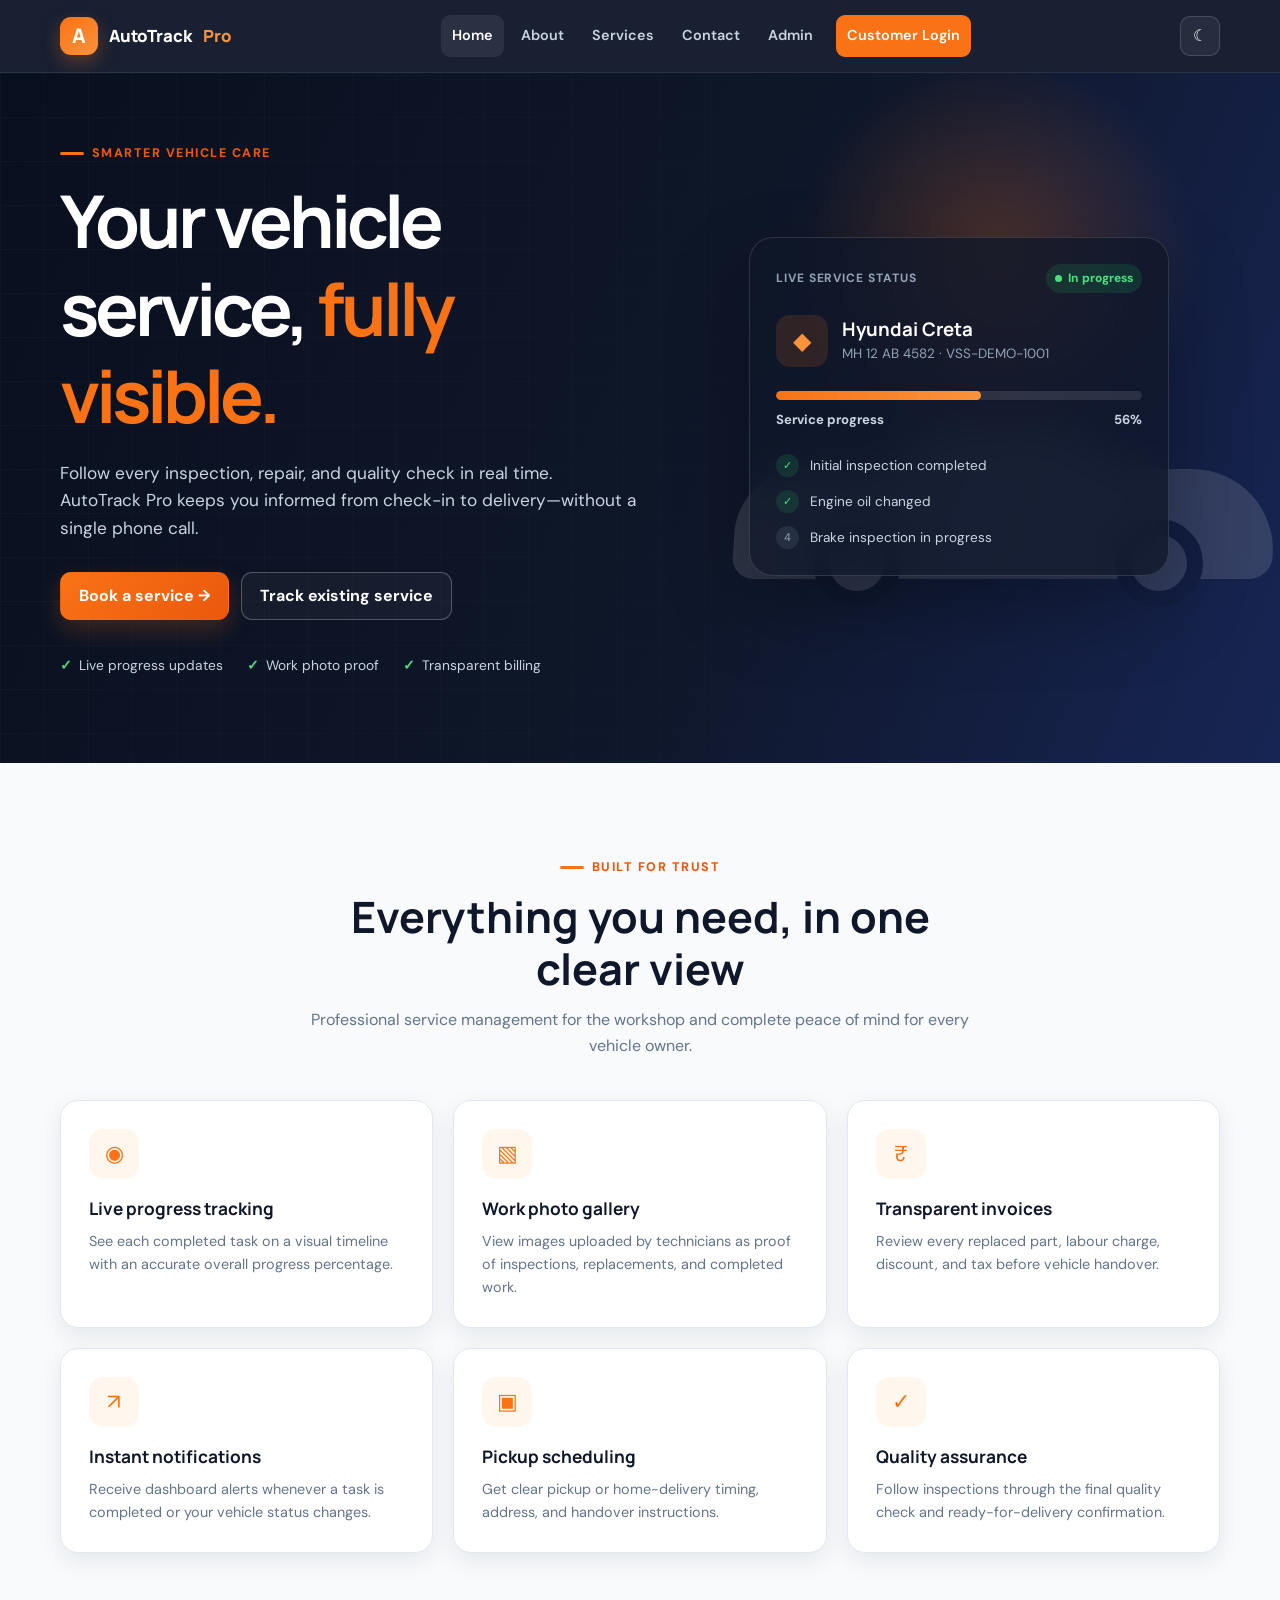
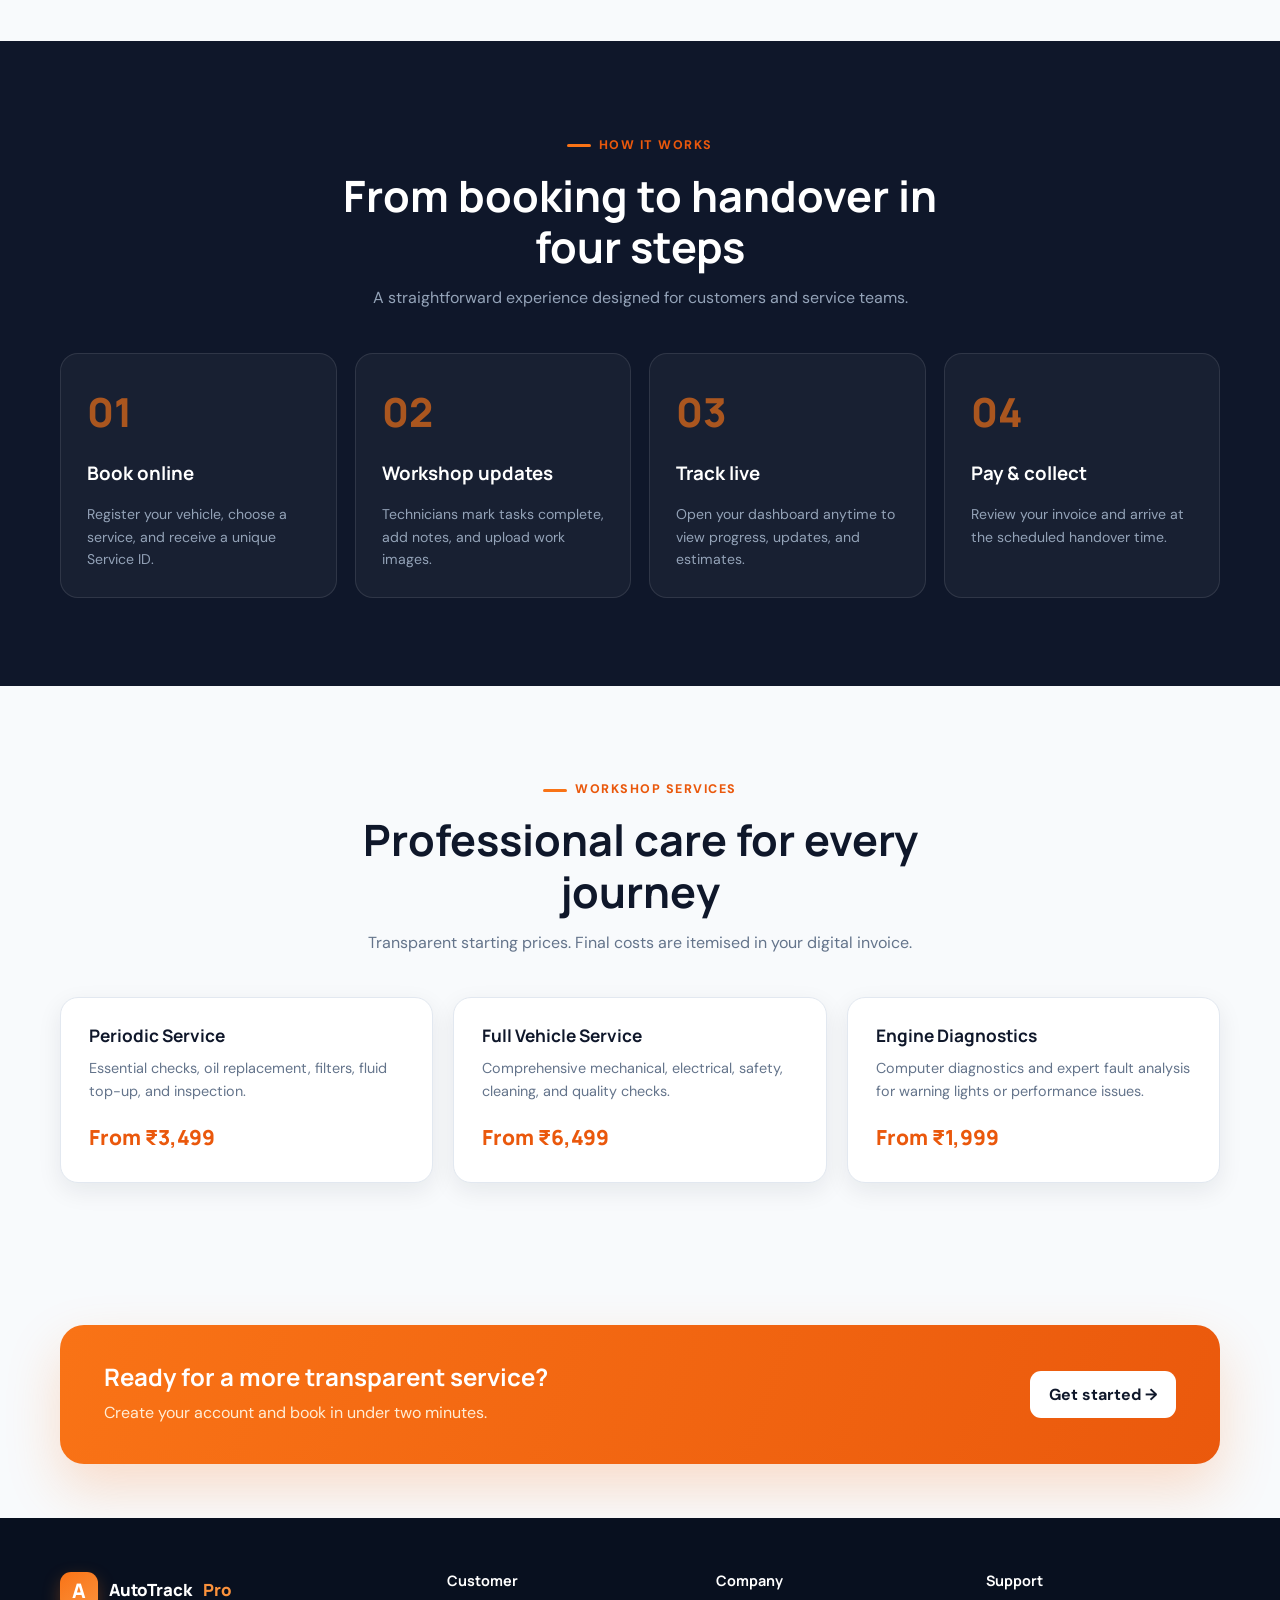
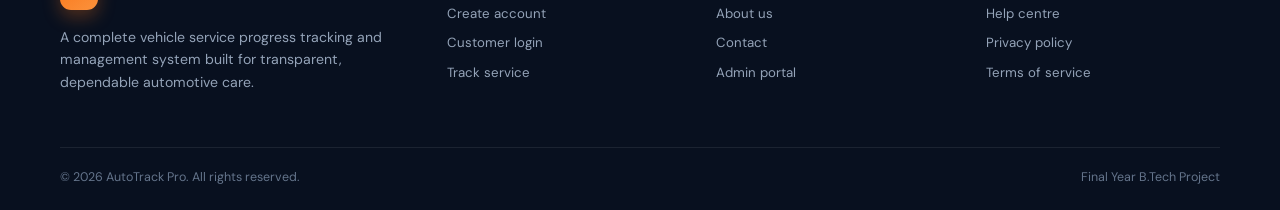
==== index.html @ 39d29e08 "Initial commit for AutoTrack Pro" ====
<!DOCTYPE html>
<html lang="en">
<head>
  <meta charset="UTF-8">
  <meta name="viewport" content="width=device-width, initial-scale=1.0">
  <meta name="description" content="Track your vehicle service live with transparent updates, images, billing, and pickup scheduling.">
  <title>AutoTrack Pro | Vehicle Service Progress Tracking</title>
  <link rel="stylesheet" href="css/style.css">
</head>
<body>
  <!-- Professional public navigation -->
  <nav class="navbar">
    <div class="container nav-inner">
      <a class="brand" href="index.html"><span class="brand-mark">A</span>AutoTrack <span>Pro</span></a>
      <div class="nav-links" data-nav>
        <a href="index.html">Home</a>
        <a href="about.html">About</a>
        <a href="#services">Services</a>
        <a href="contact.html">Contact</a>
        <a href="admin-login.html">Admin</a>
        <a class="nav-cta" href="login.html">Customer Login</a>
      </div>
      <div class="nav-actions">
        <button class="icon-btn" data-theme-toggle aria-label="Toggle dark mode">☾</button>
        <button class="icon-btn menu-toggle" data-menu-toggle aria-label="Open menu">☰</button>
      </div>
    </div>
  </nav>

  <main>
    <!-- Hero -->
    <section class="hero">
      <div class="container hero-inner">
        <div class="hero-copy">
          <span class="eyebrow">Smarter vehicle care</span>
          <h1>Your vehicle service, <span>fully visible.</span></h1>
          <p>Follow every inspection, repair, and quality check in real time. AutoTrack Pro keeps you informed from check-in to delivery—without a single phone call.</p>
          <div class="hero-actions">
            <a class="btn btn-primary" href="register.html">Book a service →</a>
            <a class="btn btn-outline" href="login.html">Track existing service</a>
          </div>
          <div class="trust-row">
            <span>Live progress updates</span>
            <span>Work photo proof</span>
            <span>Transparent billing</span>
          </div>
        </div>
        <div class="hero-visual" aria-label="Example live service status">
          <div class="car-silhouette" aria-hidden="true">
            <span class="car-roof"></span><span class="car-body"></span>
            <span class="car-wheel left"></span><span class="car-wheel right"></span>
          </div>
          <div class="floating-panel">
            <div class="panel-top"><span class="mini-label">Live service status</span><span class="status-pill">In progress</span></div>
            <div class="vehicle-line"><div class="vehicle-icon">◆</div><div><h3>Hyundai Creta</h3><p>MH 12 AB 4582 · VSS-DEMO-1001</p></div></div>
            <div class="progress-track"><div class="progress-fill" style="--progress:56%"></div></div>
            <div class="progress-meta"><span>Service progress</span><span>56%</span></div>
            <div class="mini-steps">
              <div class="mini-step"><i>✓</i> Initial inspection completed</div>
              <div class="mini-step"><i>✓</i> Engine oil changed</div>
              <div class="mini-step pending"><i>4</i> Brake inspection in progress</div>
            </div>
          </div>
        </div>
      </div>
    </section>

    <!-- Core benefits -->
    <section class="section">
      <div class="container">
        <header class="section-head"><span class="eyebrow">Built for trust</span><h2>Everything you need, in one clear view</h2><p>Professional service management for the workshop and complete peace of mind for every vehicle owner.</p></header>
        <div class="feature-grid">
          <article class="feature-card"><div class="feature-icon">◉</div><h3>Live progress tracking</h3><p>See each completed task on a visual timeline with an accurate overall progress percentage.</p></article>
          <article class="feature-card"><div class="feature-icon">▧</div><h3>Work photo gallery</h3><p>View images uploaded by technicians as proof of inspections, replacements, and completed work.</p></article>
          <article class="feature-card"><div class="feature-icon">₹</div><h3>Transparent invoices</h3><p>Review every replaced part, labour charge, discount, and tax before vehicle handover.</p></article>
          <article class="feature-card"><div class="feature-icon">↗</div><h3>Instant notifications</h3><p>Receive dashboard alerts whenever a task is completed or your vehicle status changes.</p></article>
          <article class="feature-card"><div class="feature-icon">▣</div><h3>Pickup scheduling</h3><p>Get clear pickup or home-delivery timing, address, and handover instructions.</p></article>
          <article class="feature-card"><div class="feature-icon">✓</div><h3>Quality assurance</h3><p>Follow inspections through the final quality check and ready-for-delivery confirmation.</p></article>
        </div>
      </div>
    </section>

    <!-- Simple workflow -->
    <section class="section how-section">
      <div class="container">
        <header class="section-head"><span class="eyebrow">How it works</span><h2>From booking to handover in four steps</h2><p>A straightforward experience designed for customers and service teams.</p></header>
        <div class="how-grid">
          <article class="how-card"><div class="how-number">01</div><h3>Book online</h3><p>Register your vehicle, choose a service, and receive a unique Service ID.</p></article>
          <article class="how-card"><div class="how-number">02</div><h3>Workshop updates</h3><p>Technicians mark tasks complete, add notes, and upload work images.</p></article>
          <article class="how-card"><div class="how-number">03</div><h3>Track live</h3><p>Open your dashboard anytime to view progress, updates, and estimates.</p></article>
          <article class="how-card"><div class="how-number">04</div><h3>Pay & collect</h3><p>Review your invoice and arrive at the scheduled handover time.</p></article>
        </div>
      </div>
    </section>

    <!-- Service catalogue -->
    <section class="section" id="services">
      <div class="container">
        <header class="section-head"><span class="eyebrow">Workshop services</span><h2>Professional care for every journey</h2><p>Transparent starting prices. Final costs are itemised in your digital invoice.</p></header>
        <div class="service-grid">
          <article class="service-card"><h3>Periodic Service</h3><p>Essential checks, oil replacement, filters, fluid top-up, and inspection.</p><div class="price">From ₹3,499</div></article>
          <article class="service-card"><h3>Full Vehicle Service</h3><p>Comprehensive mechanical, electrical, safety, cleaning, and quality checks.</p><div class="price">From ₹6,499</div></article>
          <article class="service-card"><h3>Engine Diagnostics</h3><p>Computer diagnostics and expert fault analysis for warning lights or performance issues.</p><div class="price">From ₹1,999</div></article>
        </div>
      </div>
    </section>

    <section class="section-sm"><div class="container"><div class="cta-band"><div><h2>Ready for a more transparent service?</h2><p>Create your account and book in under two minutes.</p></div><a class="btn" href="register.html">Get started →</a></div></div></section>
  </main>

  <footer class="footer">
    <div class="container">
      <div class="footer-grid">
        <div><a class="brand" href="index.html"><span class="brand-mark">A</span>AutoTrack <span>Pro</span></a><p class="footer-about" style="margin-top:16px">A complete vehicle service progress tracking and management system built for transparent, dependable automotive care.</p></div>
        <div><h4>Customer</h4><div class="footer-links"><a href="register.html">Create account</a><a href="login.html">Customer login</a><a href="tracking.html">Track service</a></div></div>
        <div><h4>Company</h4><div class="footer-links"><a href="about.html">About us</a><a href="contact.html">Contact</a><a href="admin-login.html">Admin portal</a></div></div>
        <div><h4>Support</h4><div class="footer-links"><a href="contact.html">Help centre</a><a href="contact.html">Privacy policy</a><a href="contact.html">Terms of service</a></div></div>
      </div>
      <div class="footer-bottom"><span>© <span data-current-year></span> AutoTrack Pro. All rights reserved.</span><span>Final Year B.Tech Project</span></div>
    </div>
  </footer>
  <script src="js/storage.js"></script>
</body>
</html>
---- css/style.css ----
/* =========================================================
   AutoTrack Pro - global professional automotive theme
   ========================================================= */

@import url("https://fonts.googleapis.com/css2?family=DM+Sans:wght@400;500;600;700&family=Manrope:wght@600;700;800&display=swap");

:root {
  --navy: #0f172a;
  --navy-2: #172554;
  --navy-3: #1e293b;
  --orange: #f97316;
  --orange-dark: #ea580c;
  --orange-soft: #fff7ed;
  --blue: #2563eb;
  --green: #16a34a;
  --red: #dc2626;
  --amber: #d97706;
  --surface: #ffffff;
  --surface-2: #f8fafc;
  --surface-3: #f1f5f9;
  --text: #0f172a;
  --muted: #64748b;
  --border: #e2e8f0;
  --shadow: 0 18px 50px rgba(15, 23, 42, 0.09);
  --shadow-sm: 0 8px 24px rgba(15, 23, 42, 0.08);
  --radius: 18px;
  --radius-sm: 12px;
}

[data-theme="dark"] {
  --surface: #111827;
  --surface-2: #0b1120;
  --surface-3: #1e293b;
  --text: #f8fafc;
  --muted: #94a3b8;
  --border: #283548;
  --orange-soft: rgba(249, 115, 22, 0.12);
  --shadow: 0 18px 50px rgba(0, 0, 0, 0.3);
  color-scheme: dark;
}

* {
  box-sizing: border-box;
}

html {
  scroll-behavior: smooth;
}

body {
  margin: 0;
  background: var(--surface-2);
  color: var(--text);
  font-family: "DM Sans", Arial, sans-serif;
  line-height: 1.6;
  -webkit-font-smoothing: antialiased;
}

body::selection {
  background: var(--orange);
  color: white;
}

a {
  color: inherit;
  text-decoration: none;
}

img {
  display: block;
  max-width: 100%;
}

button,
input,
select,
textarea {
  font: inherit;
}

button {
  cursor: pointer;
}

h1,
h2,
h3,
h4,
p {
  margin-top: 0;
}

h1,
h2,
h3,
h4 {
  font-family: "Manrope", "DM Sans", sans-serif;
  line-height: 1.2;
}

.container {
  width: min(1160px, calc(100% - 40px));
  margin-inline: auto;
}

.section {
  padding: 88px 0;
}

.section-sm {
  padding: 54px 0;
}

.section-head {
  max-width: 680px;
  margin: 0 auto 42px;
  text-align: center;
}

.section-head h2 {
  margin-bottom: 12px;
  font-size: clamp(1.8rem, 4vw, 2.7rem);
}

.section-head p,
.muted {
  color: var(--muted);
}

.eyebrow {
  display: inline-flex;
  align-items: center;
  gap: 8px;
  margin-bottom: 14px;
  color: var(--orange-dark);
  font-size: 0.78rem;
  font-weight: 800;
  letter-spacing: 0.12em;
  text-transform: uppercase;
}

.eyebrow::before {
  width: 24px;
  height: 3px;
  border-radius: 99px;
  background: var(--orange);
  content: "";
}

/* Navigation */
.navbar {
  position: sticky;
  z-index: 100;
  top: 0;
  border-bottom: 1px solid rgba(148, 163, 184, 0.14);
  background: rgba(15, 23, 42, 0.96);
  color: white;
  backdrop-filter: blur(16px);
}

.nav-inner {
  display: flex;
  min-height: 72px;
  align-items: center;
  justify-content: space-between;
  gap: 24px;
}

.brand {
  display: inline-flex;
  align-items: center;
  gap: 11px;
  font-family: "Manrope", sans-serif;
  font-size: 1.05rem;
  font-weight: 800;
  white-space: nowrap;
}

.brand-mark {
  display: grid;
  width: 38px;
  height: 38px;
  place-items: center;
  border-radius: 11px;
  background: linear-gradient(145deg, var(--orange), #fb923c);
  box-shadow: 0 7px 18px rgba(249, 115, 22, 0.3);
  color: white;
  font-size: 1.25rem;
}

.brand span:last-child {
  color: #fb923c;
}

.nav-links {
  display: flex;
  align-items: center;
  gap: 6px;
}

.nav-links a {
  padding: 9px 11px;
  border-radius: 9px;
  color: #cbd5e1;
  font-size: 0.9rem;
  font-weight: 600;
  transition: 0.2s ease;
}

.nav-links a:hover,
.nav-links a.active {
  background: rgba(255, 255, 255, 0.08);
  color: white;
}

.nav-links .nav-cta {
  margin-left: 6px;
  background: var(--orange);
  color: white;
}

.nav-links .nav-cta:hover {
  background: var(--orange-dark);
}

.nav-actions {
  display: flex;
  align-items: center;
  gap: 8px;
}

.icon-btn {
  display: inline-grid;
  width: 40px;
  height: 40px;
  place-items: center;
  border: 1px solid rgba(255, 255, 255, 0.15);
  border-radius: 10px;
  background: rgba(255, 255, 255, 0.06);
  color: white;
  font-size: 1rem;
}

.menu-toggle {
  display: none;
}

/* Buttons */
.btn {
  display: inline-flex;
  min-height: 44px;
  align-items: center;
  justify-content: center;
  gap: 9px;
  padding: 10px 18px;
  border: 1px solid transparent;
  border-radius: 11px;
  font-weight: 700;
  transition: transform 0.2s ease, box-shadow 0.2s ease, background 0.2s ease;
}

.btn:hover {
  transform: translateY(-2px);
}

.btn-primary {
  background: linear-gradient(135deg, var(--orange), var(--orange-dark));
  box-shadow: 0 10px 24px rgba(249, 115, 22, 0.22);
  color: white;
}

.btn-dark {
  background: var(--navy);
  color: white;
}

.btn-outline {
  border-color: var(--border);
  background: var(--surface);
  color: var(--text);
}

.btn-ghost {
  border-color: var(--border);
  background: transparent;
  color: var(--text);
}

.btn-danger {
  background: var(--red);
  color: white;
}

.btn-sm {
  min-height: 36px;
  padding: 7px 12px;
  border-radius: 9px;
  font-size: 0.86rem;
}

.btn-block {
  width: 100%;
}

/* Landing hero */
.hero {
  position: relative;
  min-height: 690px;
  overflow: hidden;
  background:
    radial-gradient(circle at 78% 27%, rgba(249, 115, 22, 0.25), transparent 18%),
    linear-gradient(112deg, #08101f 0%, #0f172a 58%, #172554 100%);
  color: white;
}

.hero::before {
  position: absolute;
  inset: 0;
  background-image:
    linear-gradient(rgba(255, 255, 255, 0.025) 1px, transparent 1px),
    linear-gradient(90deg, rgba(255, 255, 255, 0.025) 1px, transparent 1px);
  background-size: 44px 44px;
  content: "";
  mask-image: linear-gradient(to right, black, transparent);
}

.hero-inner {
  position: relative;
  display: grid;
  min-height: 610px;
  align-items: center;
  grid-template-columns: 1.05fr 0.95fr;
  gap: 60px;
}

.hero-copy {
  padding: 64px 0;
}

.hero-copy h1 {
  margin-bottom: 20px;
  font-size: clamp(2.55rem, 6vw, 4.55rem);
  letter-spacing: -0.055em;
}

.hero-copy h1 span {
  color: var(--orange);
}

.hero-copy p {
  max-width: 620px;
  margin-bottom: 30px;
  color: #cbd5e1;
  font-size: 1.08rem;
}

.hero-actions {
  display: flex;
  flex-wrap: wrap;
  gap: 12px;
}

.hero .btn-outline {
  border-color: rgba(255, 255, 255, 0.25);
  background: rgba(255, 255, 255, 0.04);
  color: white;
}

.trust-row {
  display: flex;
  flex-wrap: wrap;
  gap: 24px;
  margin-top: 34px;
  color: #cbd5e1;
  font-size: 0.86rem;
}

.trust-row span::before {
  margin-right: 7px;
  color: #4ade80;
  content: "✓";
  font-weight: 800;
}

.hero-visual {
  position: relative;
  display: grid;
  min-height: 470px;
  place-items: center;
}

.car-silhouette {
  position: absolute;
  right: -55px;
  bottom: 35px;
  width: 540px;
  height: 180px;
  opacity: 0.13;
}

.car-body {
  position: absolute;
  inset: 42px 0 28px;
  border-radius: 80px 110px 28px 28px;
  background: white;
  transform: skewX(-4deg);
}

.car-roof {
  position: absolute;
  top: 0;
  left: 130px;
  width: 275px;
  height: 105px;
  border-radius: 120px 120px 0 0;
  background: white;
}

.car-wheel {
  position: absolute;
  bottom: 0;
  width: 88px;
  height: 88px;
  border: 16px solid #08101f;
  border-radius: 50%;
  background: white;
}

.car-wheel.left {
  left: 78px;
}

.car-wheel.right {
  right: 72px;
}

.floating-panel {
  position: relative;
  z-index: 2;
  width: min(420px, 100%);
  padding: 26px;
  border: 1px solid rgba(255, 255, 255, 0.13);
  border-radius: 24px;
  background: rgba(15, 23, 42, 0.76);
  box-shadow: 0 32px 80px rgba(0, 0, 0, 0.3);
  backdrop-filter: blur(20px);
}

.panel-top {
  display: flex;
  align-items: center;
  justify-content: space-between;
  margin-bottom: 22px;
}

.mini-label {
  color: #94a3b8;
  font-size: 0.75rem;
  font-weight: 700;
  letter-spacing: 0.08em;
  text-transform: uppercase;
}

.status-pill,
.badge {
  display: inline-flex;
  align-items: center;
  gap: 6px;
  padding: 5px 9px;
  border-radius: 999px;
  font-size: 0.75rem;
  font-weight: 800;
  white-space: nowrap;
}

.status-pill {
  background: rgba(34, 197, 94, 0.14);
  color: #4ade80;
}

.status-pill::before {
  width: 7px;
  height: 7px;
  border-radius: 50%;
  background: currentColor;
  content: "";
  animation: pulse 1.8s infinite;
}

.vehicle-line {
  display: flex;
  align-items: center;
  gap: 14px;
  margin-bottom: 24px;
}

.vehicle-icon {
  display: grid;
  width: 52px;
  height: 52px;
  flex: 0 0 auto;
  place-items: center;
  border-radius: 14px;
  background: rgba(249, 115, 22, 0.14);
  color: #fb923c;
  font-size: 1.5rem;
}

.vehicle-line h3 {
  margin: 0 0 3px;
}

.vehicle-line p {
  margin: 0;
  color: #94a3b8;
  font-size: 0.84rem;
}

.progress-track {
  overflow: hidden;
  height: 9px;
  border-radius: 999px;
  background: var(--surface-3);
}

.hero .progress-track {
  background: rgba(255, 255, 255, 0.11);
}

.progress-fill {
  width: var(--progress, 0%);
  height: 100%;
  border-radius: inherit;
  background: linear-gradient(90deg, var(--orange), #fb923c);
  transition: width 0.7s ease;
}

.progress-meta {
  display: flex;
  justify-content: space-between;
  margin-top: 9px;
  color: var(--muted);
  font-size: 0.82rem;
  font-weight: 700;
}

.hero .progress-meta {
  color: #cbd5e1;
}

.mini-steps {
  display: grid;
  gap: 13px;
  margin-top: 24px;
}

.mini-step {
  display: flex;
  align-items: center;
  gap: 11px;
  color: #cbd5e1;
  font-size: 0.85rem;
}

.mini-step i {
  display: grid;
  width: 23px;
  height: 23px;
  place-items: center;
  border-radius: 50%;
  background: rgba(34, 197, 94, 0.15);
  color: #4ade80;
  font-style: normal;
  font-size: 0.7rem;
}

.mini-step.pending i {
  background: rgba(148, 163, 184, 0.14);
  color: #94a3b8;
}

/* Cards and content grids */
.feature-grid,
.stats-grid,
.service-grid {
  display: grid;
  gap: 20px;
  grid-template-columns: repeat(3, 1fr);
}

.feature-card,
.service-card,
.card,
.stat-card {
  border: 1px solid var(--border);
  border-radius: var(--radius);
  background: var(--surface);
  box-shadow: var(--shadow-sm);
}

.feature-card,
.service-card {
  padding: 28px;
  transition: transform 0.25s ease, box-shadow 0.25s ease;
}

.feature-card:hover,
.service-card:hover {
  transform: translateY(-5px);
  box-shadow: var(--shadow);
}

.feature-icon,
.stat-icon {
  display: grid;
  width: 50px;
  height: 50px;
  margin-bottom: 20px;
  place-items: center;
  border-radius: 14px;
  background: var(--orange-soft);
  color: var(--orange);
  font-size: 1.35rem;
}

.feature-card h3,
.service-card h3 {
  margin-bottom: 10px;
  font-size: 1.08rem;
}

.feature-card p,
.service-card p {
  margin-bottom: 0;
  color: var(--muted);
  font-size: 0.9rem;
}

.service-card .price {
  margin: 18px 0 0;
  color: var(--orange-dark);
  font-family: "Manrope", sans-serif;
  font-size: 1.3rem;
  font-weight: 800;
}

.how-section {
  background: var(--navy);
  color: white;
}

.how-section .section-head p {
  color: #94a3b8;
}

.how-grid {
  display: grid;
  grid-template-columns: repeat(4, 1fr);
  gap: 18px;
}

.how-card {
  position: relative;
  padding: 26px;
  border: 1px solid rgba(255, 255, 255, 0.1);
  border-radius: var(--radius);
  background: rgba(255, 255, 255, 0.04);
}

.how-number {
  margin-bottom: 18px;
  color: var(--orange);
  font-family: "Manrope", sans-serif;
  font-size: 2.5rem;
  font-weight: 800;
  opacity: 0.65;
}

.how-card p {
  margin: 0;
  color: #94a3b8;
  font-size: 0.88rem;
}

.cta-band {
  display: flex;
  align-items: center;
  justify-content: space-between;
  gap: 30px;
  padding: 38px 44px;
  border-radius: 24px;
  background:
    linear-gradient(110deg, rgba(249, 115, 22, 0.96), rgba(234, 88, 12, 0.96)),
    var(--orange);
  box-shadow: 0 24px 54px rgba(249, 115, 22, 0.22);
  color: white;
}

.cta-band h2 {
  margin-bottom: 8px;
}

.cta-band p {
  margin: 0;
  color: #ffedd5;
}

.cta-band .btn {
  flex: 0 0 auto;
  background: white;
  color: var(--navy);
}

/* Authentication */
.auth-page {
  display: grid;
  min-height: 100vh;
  background: var(--surface);
  grid-template-columns: 0.92fr 1.08fr;
}

.auth-brand {
  position: relative;
  display: flex;
  overflow: hidden;
  padding: 52px;
  flex-direction: column;
  justify-content: space-between;
  background:
    radial-gradient(circle at 75% 20%, rgba(249, 115, 22, 0.32), transparent 20%),
    linear-gradient(145deg, #08101f, #172554);
  color: white;
}

.auth-brand::after {
  position: absolute;
  right: -110px;
  bottom: -130px;
  width: 430px;
  height: 430px;
  border: 70px solid rgba(255, 255, 255, 0.035);
  border-radius: 50%;
  content: "";
}

.auth-quote {
  position: relative;
  z-index: 1;
  max-width: 510px;
}

.auth-quote h1 {
  margin-bottom: 20px;
  font-size: clamp(2.1rem, 5vw, 3.7rem);
}

.auth-quote p {
  color: #cbd5e1;
}

.auth-points {
  display: grid;
  gap: 13px;
  margin-top: 30px;
}

.auth-points span::before {
  display: inline-grid;
  width: 24px;
  height: 24px;
  margin-right: 9px;
  place-items: center;
  border-radius: 50%;
  background: rgba(249, 115, 22, 0.18);
  color: #fb923c;
  content: "✓";
  font-size: 0.72rem;
}

.auth-form-wrap {
  display: grid;
  min-height: 100%;
  padding: 44px;
  place-items: center;
  background: var(--surface);
}

.auth-form {
  width: min(490px, 100%);
}

.auth-form h2 {
  margin-bottom: 7px;
  font-size: 2rem;
}

.auth-form > p {
  margin-bottom: 28px;
  color: var(--muted);
}

.auth-switch {
  margin-top: 24px;
  color: var(--muted);
  text-align: center;
}

.auth-switch a,
.link {
  color: var(--orange-dark);
  font-weight: 700;
}

.demo-box {
  margin-bottom: 22px;
  padding: 13px 15px;
  border: 1px dashed rgba(249, 115, 22, 0.4);
  border-radius: 11px;
  background: var(--orange-soft);
  color: var(--muted);
  font-size: 0.82rem;
}

.demo-box strong {
  color: var(--text);
}

/* Forms */
.form-grid {
  display: grid;
  grid-template-columns: repeat(2, minmax(0, 1fr));
  gap: 18px;
}

.form-group {
  margin-bottom: 18px;
}

.form-grid .form-group {
  margin: 0;
}

.form-group.full {
  grid-column: 1 / -1;
}

.form-group label {
  display: block;
  margin-bottom: 7px;
  color: var(--text);
  font-size: 0.83rem;
  font-weight: 700;
}

.required {
  color: var(--red);
}

.input,
select,
textarea {
  width: 100%;
  min-height: 46px;
  padding: 11px 13px;
  border: 1px solid var(--border);
  outline: none;
  border-radius: 10px;
  background: var(--surface);
  color: var(--text);
  transition: border 0.2s ease, box-shadow 0.2s ease;
}

textarea {
  min-height: 110px;
  resize: vertical;
}

.input:focus,
select:focus,
textarea:focus {
  border-color: var(--orange);
  box-shadow: 0 0 0 3px rgba(249, 115, 22, 0.12);
}

.input.error {
  border-color: var(--red);
}

.field-error {
  display: block;
  margin-top: 5px;
  color: var(--red);
  font-size: 0.76rem;
}

.input-wrap {
  position: relative;
}

.input-wrap .input {
  padding-right: 44px;
}

.input-action {
  position: absolute;
  top: 50%;
  right: 7px;
  width: 34px;
  height: 34px;
  border: 0;
  border-radius: 8px;
  background: transparent;
  color: var(--muted);
  transform: translateY(-50%);
}

.form-row {
  display: flex;
  align-items: center;
  justify-content: space-between;
  gap: 12px;
  margin: 7px 0 22px;
  font-size: 0.84rem;
}

.check {
  display: inline-flex;
  align-items: center;
  gap: 7px;
  color: var(--muted);
}

.check input {
  accent-color: var(--orange);
}

/* Dashboard shell */
.page-header {
  padding: 42px 0 34px;
  border-bottom: 1px solid var(--border);
  background:
    radial-gradient(circle at 85% 20%, rgba(249, 115, 22, 0.12), transparent 22%),
    var(--surface);
}

.page-header-row {
  display: flex;
  align-items: flex-end;
  justify-content: space-between;
  gap: 20px;
}

.page-header h1 {
  margin-bottom: 7px;
  font-size: clamp(1.9rem, 4vw, 2.7rem);
}

.page-header p {
  margin: 0;
  color: var(--muted);
}

.dashboard-main {
  padding: 34px 0 72px;
}

.stats-grid {
  grid-template-columns: repeat(4, 1fr);
}

.stat-card {
  display: flex;
  padding: 21px;
  align-items: center;
  gap: 15px;
}

.stat-card .stat-icon {
  width: 47px;
  height: 47px;
  margin: 0;
  flex: 0 0 auto;
}

.stat-card h3 {
  margin: 0 0 3px;
  font-size: 1.65rem;
}

.stat-card p {
  margin: 0;
  color: var(--muted);
  font-size: 0.79rem;
}

.dashboard-grid {
  display: grid;
  margin-top: 22px;
  grid-template-columns: minmax(0, 1.65fr) minmax(280px, 0.85fr);
  gap: 22px;
}

.card {
  overflow: hidden;
}

.card-header {
  display: flex;
  min-height: 66px;
  padding: 17px 21px;
  align-items: center;
  justify-content: space-between;
  gap: 16px;
  border-bottom: 1px solid var(--border);
}

.card-header h2,
.card-header h3 {
  margin: 0;
  font-size: 1.05rem;
}

.card-body {
  padding: 21px;
}

.empty-state {
  padding: 45px 24px;
  color: var(--muted);
  text-align: center;
}

.empty-state .empty-icon {
  display: grid;
  width: 64px;
  height: 64px;
  margin: 0 auto 15px;
  place-items: center;
  border-radius: 18px;
  background: var(--surface-3);
  font-size: 1.6rem;
}

.booking-list {
  display: grid;
  gap: 13px;
}

.booking-item {
  display: grid;
  padding: 16px;
  border: 1px solid var(--border);
  border-radius: 13px;
  background: var(--surface);
  grid-template-columns: 1fr auto;
  gap: 14px;
}

.booking-item h4 {
  margin: 0 0 4px;
  font-size: 0.95rem;
}

.booking-item p {
  margin: 0;
  color: var(--muted);
  font-size: 0.8rem;
}

.booking-meta {
  display: flex;
  flex-wrap: wrap;
  gap: 12px;
  margin-top: 11px;
  color: var(--muted);
  font-size: 0.75rem;
}

.badge-pending {
  background: #fef3c7;
  color: #92400e;
}

.badge-progress {
  background: #dbeafe;
  color: #1d4ed8;
}

.badge-completed {
  background: #dcfce7;
  color: #166534;
}

[data-theme="dark"] .badge-pending,
[data-theme="dark"] .badge-progress,
[data-theme="dark"] .badge-completed {
  background: var(--surface-3);
}

.notification-list {
  display: grid;
  gap: 4px;
}

.notification {
  position: relative;
  padding: 13px 8px 13px 35px;
  border-bottom: 1px solid var(--border);
}

.notification:last-child {
  border-bottom: 0;
}

.notification::before {
  position: absolute;
  top: 18px;
  left: 9px;
  width: 9px;
  height: 9px;
  border-radius: 50%;
  background: var(--orange);
  content: "";
}

.notification.read::before {
  background: var(--border);
}

.notification p {
  margin: 0 0 3px;
  font-size: 0.83rem;
}

.notification time {
  color: var(--muted);
  font-size: 0.72rem;
}

/* Tracking */
.track-search {
  display: flex;
  max-width: 700px;
  padding: 6px;
  border: 1px solid var(--border);
  border-radius: 14px;
  background: var(--surface);
  box-shadow: var(--shadow-sm);
}

.track-search input {
  flex: 1;
  border: 0;
  outline: 0;
  background: transparent;
  color: var(--text);
  padding: 8px 12px;
  min-width: 0;
}

.tracking-summary {
  display: grid;
  margin-bottom: 22px;
  grid-template-columns: repeat(4, 1fr);
  gap: 1px;
  overflow: hidden;
  border: 1px solid var(--border);
  border-radius: var(--radius);
  background: var(--border);
}

.summary-cell {
  padding: 18px;
  background: var(--surface);
}

.summary-cell span {
  display: block;
  margin-bottom: 4px;
  color: var(--muted);
  font-size: 0.73rem;
  font-weight: 700;
  letter-spacing: 0.04em;
  text-transform: uppercase;
}

.summary-cell strong {
  font-size: 0.92rem;
}

.timeline-wrap {
  position: relative;
  display: grid;
  gap: 0;
}

.timeline-item {
  position: relative;
  display: grid;
  min-height: 104px;
  padding-left: 58px;
  grid-template-columns: 1fr auto;
  gap: 16px;
}

.timeline-item::before {
  position: absolute;
  top: 0;
  bottom: 0;
  left: 21px;
  width: 2px;
  background: var(--border);
  content: "";
}

.timeline-item:first-child::before {
  top: 22px;
}

.timeline-item:last-child::before {
  bottom: calc(100% - 22px);
}

.timeline-dot {
  position: absolute;
  z-index: 1;
  top: 0;
  left: 0;
  display: grid;
  width: 44px;
  height: 44px;
  place-items: center;
  border: 4px solid var(--surface);
  border-radius: 50%;
  background: var(--surface-3);
  box-shadow: 0 0 0 1px var(--border);
  color: var(--muted);
  font-weight: 800;
}

.timeline-item.done .timeline-dot {
  background: var(--green);
  box-shadow: 0 0 0 1px var(--green);
  color: white;
}

.timeline-item.active .timeline-dot {
  background: var(--orange);
  box-shadow: 0 0 0 5px rgba(249, 115, 22, 0.13);
  color: white;
}

.timeline-content {
  padding: 1px 0 26px;
}

.timeline-content h4 {
  margin: 0 0 5px;
  font-size: 0.95rem;
}

.timeline-content p {
  margin: 0;
  color: var(--muted);
  font-size: 0.8rem;
}

.timeline-content time {
  display: block;
  margin-top: 5px;
  color: var(--green);
  font-size: 0.72rem;
  font-weight: 700;
}

.gallery {
  display: grid;
  grid-template-columns: repeat(3, 1fr);
  gap: 13px;
}

.gallery-item {
  position: relative;
  overflow: hidden;
  aspect-ratio: 4 / 3;
  border-radius: 12px;
  background: var(--surface-3);
}

.gallery-item img {
  width: 100%;
  height: 100%;
  object-fit: cover;
  transition: transform 0.3s ease;
}

.gallery-item:hover img {
  transform: scale(1.04);
}

.gallery-item span {
  position: absolute;
  right: 0;
  bottom: 0;
  left: 0;
  padding: 18px 10px 8px;
  background: linear-gradient(transparent, rgba(0, 0, 0, 0.75));
  color: white;
  font-size: 0.72rem;
}

/* Booking and invoice */
.content-grid {
  display: grid;
  grid-template-columns: minmax(0, 1.5fr) minmax(280px, 0.75fr);
  gap: 22px;
}

.info-box {
  padding: 17px;
  border: 1px solid rgba(37, 99, 235, 0.2);
  border-radius: 12px;
  background: rgba(37, 99, 235, 0.06);
  color: var(--muted);
  font-size: 0.84rem;
}

.info-box strong {
  display: block;
  margin-bottom: 3px;
  color: var(--text);
}

.stepper {
  display: flex;
  margin-bottom: 28px;
  align-items: center;
}

.step {
  display: flex;
  flex: 1;
  align-items: center;
  color: var(--muted);
  font-size: 0.74rem;
  font-weight: 700;
}

.step:not(:last-child)::after {
  height: 2px;
  flex: 1;
  margin: 0 8px;
  background: var(--border);
  content: "";
}

.step i {
  display: grid;
  width: 29px;
  height: 29px;
  margin-right: 7px;
  place-items: center;
  border-radius: 50%;
  background: var(--surface-3);
  font-style: normal;
}

.step.active {
  color: var(--orange-dark);
}

.step.active i,
.step.done i {
  background: var(--orange);
  color: white;
}

.invoice {
  padding: 34px;
  border: 1px solid var(--border);
  border-radius: var(--radius);
  background: var(--surface);
  box-shadow: var(--shadow);
}

.invoice-head {
  display: flex;
  margin-bottom: 30px;
  padding-bottom: 24px;
  align-items: flex-start;
  justify-content: space-between;
  border-bottom: 2px solid var(--navy);
}

.invoice-title {
  color: var(--orange);
  font-size: 2rem;
  letter-spacing: 0.08em;
}

.invoice-meta {
  text-align: right;
}

.invoice-parties {
  display: grid;
  margin-bottom: 28px;
  grid-template-columns: 1fr 1fr;
  gap: 28px;
}

.invoice-parties h4 {
  margin-bottom: 8px;
  color: var(--muted);
  font-size: 0.72rem;
  letter-spacing: 0.08em;
  text-transform: uppercase;
}

.invoice-parties p {
  margin: 0;
  font-size: 0.85rem;
}

.table-wrap {
  overflow-x: auto;
}

.data-table {
  width: 100%;
  border-collapse: collapse;
}

.data-table th,
.data-table td {
  padding: 12px 10px;
  border-bottom: 1px solid var(--border);
  text-align: left;
  font-size: 0.82rem;
}

.data-table th {
  background: var(--surface-3);
  color: var(--muted);
  font-size: 0.7rem;
  letter-spacing: 0.05em;
  text-transform: uppercase;
}

.data-table td:last-child,
.data-table th:last-child {
  text-align: right;
}

.invoice-totals {
  width: min(360px, 100%);
  margin: 22px 0 0 auto;
}

.total-line {
  display: flex;
  padding: 6px 0;
  justify-content: space-between;
  color: var(--muted);
  font-size: 0.84rem;
}

.total-line.grand {
  margin-top: 7px;
  padding-top: 12px;
  border-top: 2px solid var(--text);
  color: var(--text);
  font-family: "Manrope", sans-serif;
  font-size: 1.15rem;
  font-weight: 800;
}

/* Admin */
.admin-layout {
  display: grid;
  grid-template-columns: 250px minmax(0, 1fr);
  min-height: calc(100vh - 72px);
}

.admin-sidebar {
  padding: 24px 16px;
  border-right: 1px solid var(--border);
  background: var(--surface);
}

.admin-profile {
  display: flex;
  margin-bottom: 25px;
  padding: 10px;
  align-items: center;
  gap: 11px;
}

.avatar {
  display: grid;
  width: 43px;
  height: 43px;
  flex: 0 0 auto;
  place-items: center;
  border-radius: 13px;
  background: var(--navy);
  color: white;
  font-weight: 800;
}

.admin-profile strong,
.admin-profile span {
  display: block;
  font-size: 0.83rem;
}

.admin-profile span {
  color: var(--muted);
  font-size: 0.72rem;
}

.side-nav {
  display: grid;
  gap: 5px;
}

.side-nav button {
  display: flex;
  padding: 11px 13px;
  align-items: center;
  gap: 10px;
  border: 0;
  border-radius: 10px;
  background: transparent;
  color: var(--muted);
  text-align: left;
  font-weight: 700;
}

.side-nav button.active,
.side-nav button:hover {
  background: var(--orange-soft);
  color: var(--orange-dark);
}

.admin-content {
  min-width: 0;
  padding: 32px;
}

.admin-head {
  display: flex;
  margin-bottom: 24px;
  align-items: center;
  justify-content: space-between;
  gap: 18px;
}

.admin-head h1 {
  margin: 0 0 5px;
  font-size: 1.75rem;
}

.admin-head p {
  margin: 0;
  color: var(--muted);
}

.toolbar {
  display: flex;
  padding: 15px;
  align-items: center;
  gap: 12px;
  border-bottom: 1px solid var(--border);
}

.toolbar .input {
  min-height: 40px;
}

.toolbar-search {
  position: relative;
  flex: 1;
}

.toolbar-search .input {
  padding-left: 38px;
}

.toolbar-search::before {
  position: absolute;
  z-index: 1;
  top: 8px;
  left: 13px;
  color: var(--muted);
  content: "⌕";
}

.admin-table tbody tr {
  transition: background 0.2s ease;
}

.admin-table tbody tr:hover {
  background: var(--surface-2);
}

.admin-table .actions {
  display: flex;
  justify-content: flex-end;
  gap: 6px;
}

.vehicle-cell strong,
.vehicle-cell span {
  display: block;
}

.vehicle-cell span {
  color: var(--muted);
  font-size: 0.72rem;
}

.modal-backdrop {
  position: fixed;
  z-index: 500;
  inset: 0;
  display: none;
  padding: 22px;
  align-items: center;
  justify-content: center;
  background: rgba(2, 6, 23, 0.74);
  backdrop-filter: blur(5px);
}

.modal-backdrop.open {
  display: flex;
}

.modal {
  width: min(900px, 100%);
  max-height: calc(100vh - 44px);
  overflow: auto;
  border-radius: 20px;
  background: var(--surface);
  box-shadow: 0 30px 100px rgba(0, 0, 0, 0.35);
}

.modal-sm {
  width: min(560px, 100%);
}

.modal-head {
  position: sticky;
  z-index: 2;
  top: 0;
  display: flex;
  padding: 18px 22px;
  align-items: center;
  justify-content: space-between;
  border-bottom: 1px solid var(--border);
  background: var(--surface);
}

.modal-head h3 {
  margin: 0;
}

.modal-close {
  display: grid;
  width: 36px;
  height: 36px;
  place-items: center;
  border: 0;
  border-radius: 9px;
  background: var(--surface-3);
  color: var(--text);
}

.modal-body {
  padding: 22px;
}

.task-editor {
  display: grid;
  gap: 10px;
}

.task-row {
  display: grid;
  padding: 13px;
  align-items: center;
  border: 1px solid var(--border);
  border-radius: 12px;
  grid-template-columns: auto 1fr auto;
  gap: 12px;
}

.task-row.completed {
  border-color: rgba(22, 163, 74, 0.28);
  background: rgba(22, 163, 74, 0.04);
}

.task-check {
  width: 19px;
  height: 19px;
  accent-color: var(--green);
}

.task-row h4 {
  margin: 0 0 3px;
  font-size: 0.87rem;
}

.task-row p {
  margin: 0;
  color: var(--muted);
  font-size: 0.72rem;
}

.upload-zone {
  padding: 24px;
  border: 2px dashed var(--border);
  border-radius: 14px;
  background: var(--surface-2);
  text-align: center;
}

.upload-zone input {
  max-width: 100%;
}

.part-row {
  display: grid;
  margin-bottom: 9px;
  grid-template-columns: 1fr 85px 120px auto;
  gap: 8px;
}

.confirm-card {
  width: min(410px, 100%);
  padding: 30px;
  border-radius: 20px;
  background: var(--surface);
  box-shadow: var(--shadow);
  text-align: center;
}

.confirm-symbol {
  display: grid;
  width: 58px;
  height: 58px;
  margin: 0 auto 16px;
  place-items: center;
  border-radius: 50%;
  background: #fee2e2;
  color: var(--red);
  font-size: 1.5rem;
  font-weight: 800;
}

.confirm-card p {
  color: var(--muted);
}

.confirm-actions {
  display: flex;
  justify-content: center;
  gap: 10px;
}

/* About, contact, footer */
.prose-grid {
  display: grid;
  align-items: center;
  grid-template-columns: 1fr 1fr;
  gap: 60px;
}

.visual-block {
  position: relative;
  min-height: 390px;
  overflow: hidden;
  border-radius: 26px;
  background:
    radial-gradient(circle at 65% 35%, rgba(249, 115, 22, 0.42), transparent 20%),
    linear-gradient(145deg, #08101f, #172554);
}

.visual-block::before {
  position: absolute;
  inset: 45px;
  border: 1px solid rgba(255, 255, 255, 0.12);
  border-radius: 50%;
  content: "";
}

.visual-block::after {
  position: absolute;
  top: 50%;
  left: 50%;
  width: 130px;
  height: 130px;
  border: 28px solid var(--orange);
  border-radius: 50%;
  box-shadow: 0 0 0 22px rgba(255, 255, 255, 0.06);
  content: "";
  transform: translate(-50%, -50%);
}

.contact-grid {
  display: grid;
  grid-template-columns: 0.78fr 1.22fr;
  gap: 22px;
}

.contact-cards {
  display: grid;
  gap: 13px;
}

.contact-card {
  display: flex;
  padding: 18px;
  align-items: center;
  gap: 13px;
  border: 1px solid var(--border);
  border-radius: 14px;
  background: var(--surface);
}

.contact-card .feature-icon {
  width: 43px;
  height: 43px;
  margin: 0;
  flex: 0 0 auto;
  font-size: 1rem;
}

.contact-card h4,
.contact-card p {
  margin: 0;
}

.contact-card p {
  color: var(--muted);
  font-size: 0.8rem;
}

.footer {
  padding: 54px 0 22px;
  background: #08101f;
  color: white;
}

.footer-grid {
  display: grid;
  margin-bottom: 40px;
  grid-template-columns: 1.5fr repeat(3, 1fr);
  gap: 36px;
}

.footer-about {
  max-width: 360px;
  color: #94a3b8;
  font-size: 0.88rem;
}

.footer h4 {
  margin-bottom: 14px;
  font-size: 0.9rem;
}

.footer-links {
  display: grid;
  gap: 8px;
}

.footer-links a {
  color: #94a3b8;
  font-size: 0.83rem;
}

.footer-links a:hover {
  color: #fb923c;
}

.footer-bottom {
  display: flex;
  padding-top: 20px;
  justify-content: space-between;
  border-top: 1px solid rgba(255, 255, 255, 0.08);
  color: #64748b;
  font-size: 0.78rem;
}

/* Feedback and animations */
.toast-stack {
  position: fixed;
  z-index: 1000;
  top: 84px;
  right: 20px;
  display: grid;
  width: min(360px, calc(100% - 40px));
  gap: 10px;
}

.toast {
  display: flex;
  padding: 13px 15px;
  align-items: center;
  gap: 11px;
  border: 1px solid var(--border);
  border-left: 4px solid var(--green);
  border-radius: 11px;
  background: var(--surface);
  box-shadow: var(--shadow);
  color: var(--text);
  font-size: 0.85rem;
  opacity: 0;
  transform: translateX(24px);
  transition: 0.25s ease;
}

.toast.show {
  opacity: 1;
  transform: none;
}

.toast-error {
  border-left-color: var(--red);
}

.toast-icon {
  display: grid;
  width: 24px;
  height: 24px;
  flex: 0 0 auto;
  place-items: center;
  border-radius: 50%;
  background: var(--green);
  color: white;
  font-size: 0.72rem;
  font-weight: 800;
}

.toast-error .toast-icon {
  background: var(--red);
}

.loader {
  display: inline-block;
  width: 18px;
  height: 18px;
  border: 2px solid rgba(255, 255, 255, 0.4);
  border-top-color: white;
  border-radius: 50%;
  animation: spin 0.7s linear infinite;
}

.skeleton {
  overflow: hidden;
  min-height: 70px;
  border-radius: 12px;
  background: var(--surface-3);
}

.skeleton::after {
  display: block;
  width: 40%;
  height: 100%;
  background: linear-gradient(90deg, transparent, rgba(255, 255, 255, 0.45), transparent);
  content: "";
  animation: shimmer 1.2s infinite;
}

.hidden {
  display: none !important;
}

@keyframes spin {
  to {
    transform: rotate(360deg);
  }
}

@keyframes pulse {
  50% {
    opacity: 0.35;
    transform: scale(0.75);
  }
}

@keyframes shimmer {
  from {
    transform: translateX(-140%);
  }
  to {
    transform: translateX(360%);
  }
}

/* Responsive design */
@media (max-width: 980px) {
  .hero-inner,
  .auth-page,
  .prose-grid {
    grid-template-columns: 1fr;
  }

  .hero-inner {
    padding-bottom: 60px;
  }

  .hero-copy {
    padding-bottom: 0;
  }

  .hero-visual {
    min-height: 400px;
  }

  .auth-brand {
    display: none;
  }

  .auth-form-wrap {
    min-height: 100vh;
  }

  .stats-grid {
    grid-template-columns: repeat(2, 1fr);
  }

  .feature-grid,
  .service-grid {
    grid-template-columns: repeat(2, 1fr);
  }

  .how-grid {
    grid-template-columns: repeat(2, 1fr);
  }

  .dashboard-grid,
  .content-grid,
  .contact-grid {
    grid-template-columns: 1fr;
  }

  .admin-layout {
    grid-template-columns: 1fr;
  }

  .admin-sidebar {
    padding: 12px 20px;
    border-right: 0;
    border-bottom: 1px solid var(--border);
  }

  .admin-profile {
    display: none;
  }

  .side-nav {
    display: flex;
    overflow-x: auto;
  }

  .side-nav button {
    flex: 0 0 auto;
  }

  .footer-grid {
    grid-template-columns: repeat(2, 1fr);
  }
}

@media (max-width: 780px) {
  .container {
    width: min(100% - 28px, 1160px);
  }

  .menu-toggle {
    display: inline-grid;
  }

  .nav-links {
    position: absolute;
    top: 72px;
    right: 0;
    left: 0;
    display: none;
    padding: 12px 20px 20px;
    border-top: 1px solid rgba(255, 255, 255, 0.08);
    background: var(--navy);
    box-shadow: 0 18px 28px rgba(0, 0, 0, 0.2);
    flex-direction: column;
    align-items: stretch;
  }

  .nav-links.open {
    display: flex;
  }

  .nav-links .nav-cta {
    margin-left: 0;
    text-align: center;
  }

  .hero {
    min-height: auto;
  }

  .hero-inner {
    gap: 12px;
  }

  .hero-copy {
    padding-top: 54px;
  }

  .hero-visual {
    min-height: 380px;
  }

  .car-silhouette {
    right: -150px;
  }

  .section {
    padding: 64px 0;
  }

  .tracking-summary {
    grid-template-columns: repeat(2, 1fr);
  }

  .page-header-row,
  .admin-head,
  .cta-band {
    align-items: flex-start;
    flex-direction: column;
  }

  .admin-content {
    padding: 24px 16px 50px;
  }

  .admin-table th:nth-child(3),
  .admin-table td:nth-child(3),
  .admin-table th:nth-child(4),
  .admin-table td:nth-child(4) {
    display: none;
  }

  .gallery {
    grid-template-columns: repeat(2, 1fr);
  }
}

@media (max-width: 560px) {
  .feature-grid,
  .service-grid,
  .stats-grid,
  .how-grid,
  .form-grid,
  .invoice-parties,
  .footer-grid {
    grid-template-columns: 1fr;
  }

  .nav-inner {
    min-height: 66px;
  }

  .nav-links {
    top: 66px;
  }

  .brand {
    font-size: 0.94rem;
  }

  .brand-mark {
    width: 34px;
    height: 34px;
  }

  .hero-copy h1 {
    font-size: 2.55rem;
  }

  .hero-actions .btn {
    width: 100%;
  }

  .hero-visual {
    min-height: 360px;
  }

  .floating-panel {
    padding: 20px;
  }

  .auth-form-wrap {
    padding: 30px 20px;
  }

  .page-header {
    padding: 34px 0 27px;
  }

  .track-search {
    align-items: stretch;
    flex-direction: column;
  }

  .tracking-summary {
    grid-template-columns: 1fr;
  }

  .timeline-item {
    grid-template-columns: 1fr;
  }

  .booking-item {
    grid-template-columns: 1fr;
  }

  .booking-item > div:last-child {
    display: flex;
    align-items: center;
    justify-content: space-between;
  }

  .invoice {
    padding: 20px;
  }

  .invoice-head {
    flex-direction: column;
  }

  .invoice-meta {
    margin-top: 16px;
    text-align: left;
  }

  .toolbar {
    align-items: stretch;
    flex-direction: column;
  }

  .admin-table th:nth-child(2),
  .admin-table td:nth-child(2) {
    display: none;
  }

  .part-row {
    padding: 10px;
    border: 1px solid var(--border);
    border-radius: 11px;
    grid-template-columns: 1fr 1fr;
  }

  .part-row input:first-child {
    grid-column: 1 / -1;
  }

  .gallery {
    grid-template-columns: 1fr;
  }

  .footer-bottom {
    gap: 8px;
    flex-direction: column;
  }
}

@media print {
  .navbar,
  .page-header,
  .no-print,
  .footer,
  .toast-stack {
    display: none !important;
  }

  body,
  .dashboard-main {
    padding: 0;
    background: white;
  }

  .container {
    width: 100%;
  }

  .invoice {
    border: 0;
    box-shadow: none;
    color: #0f172a;
  }
}
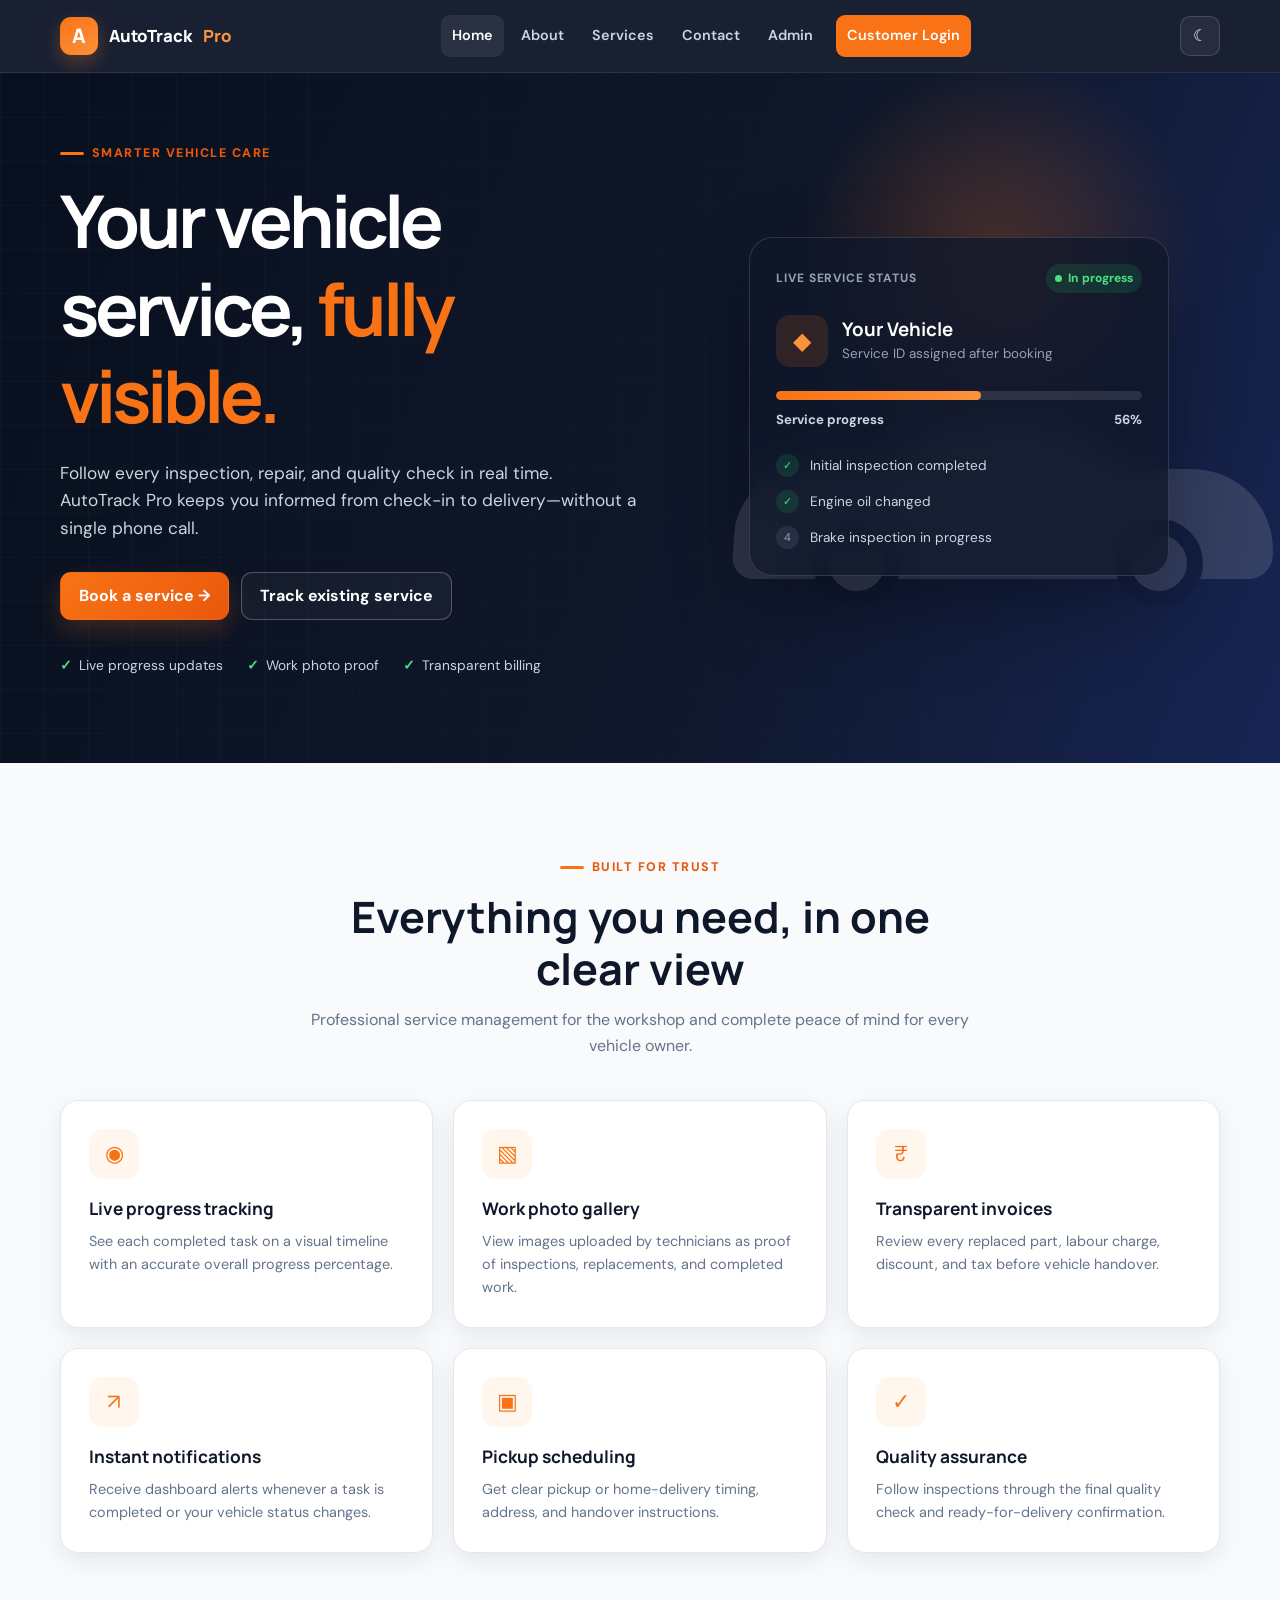
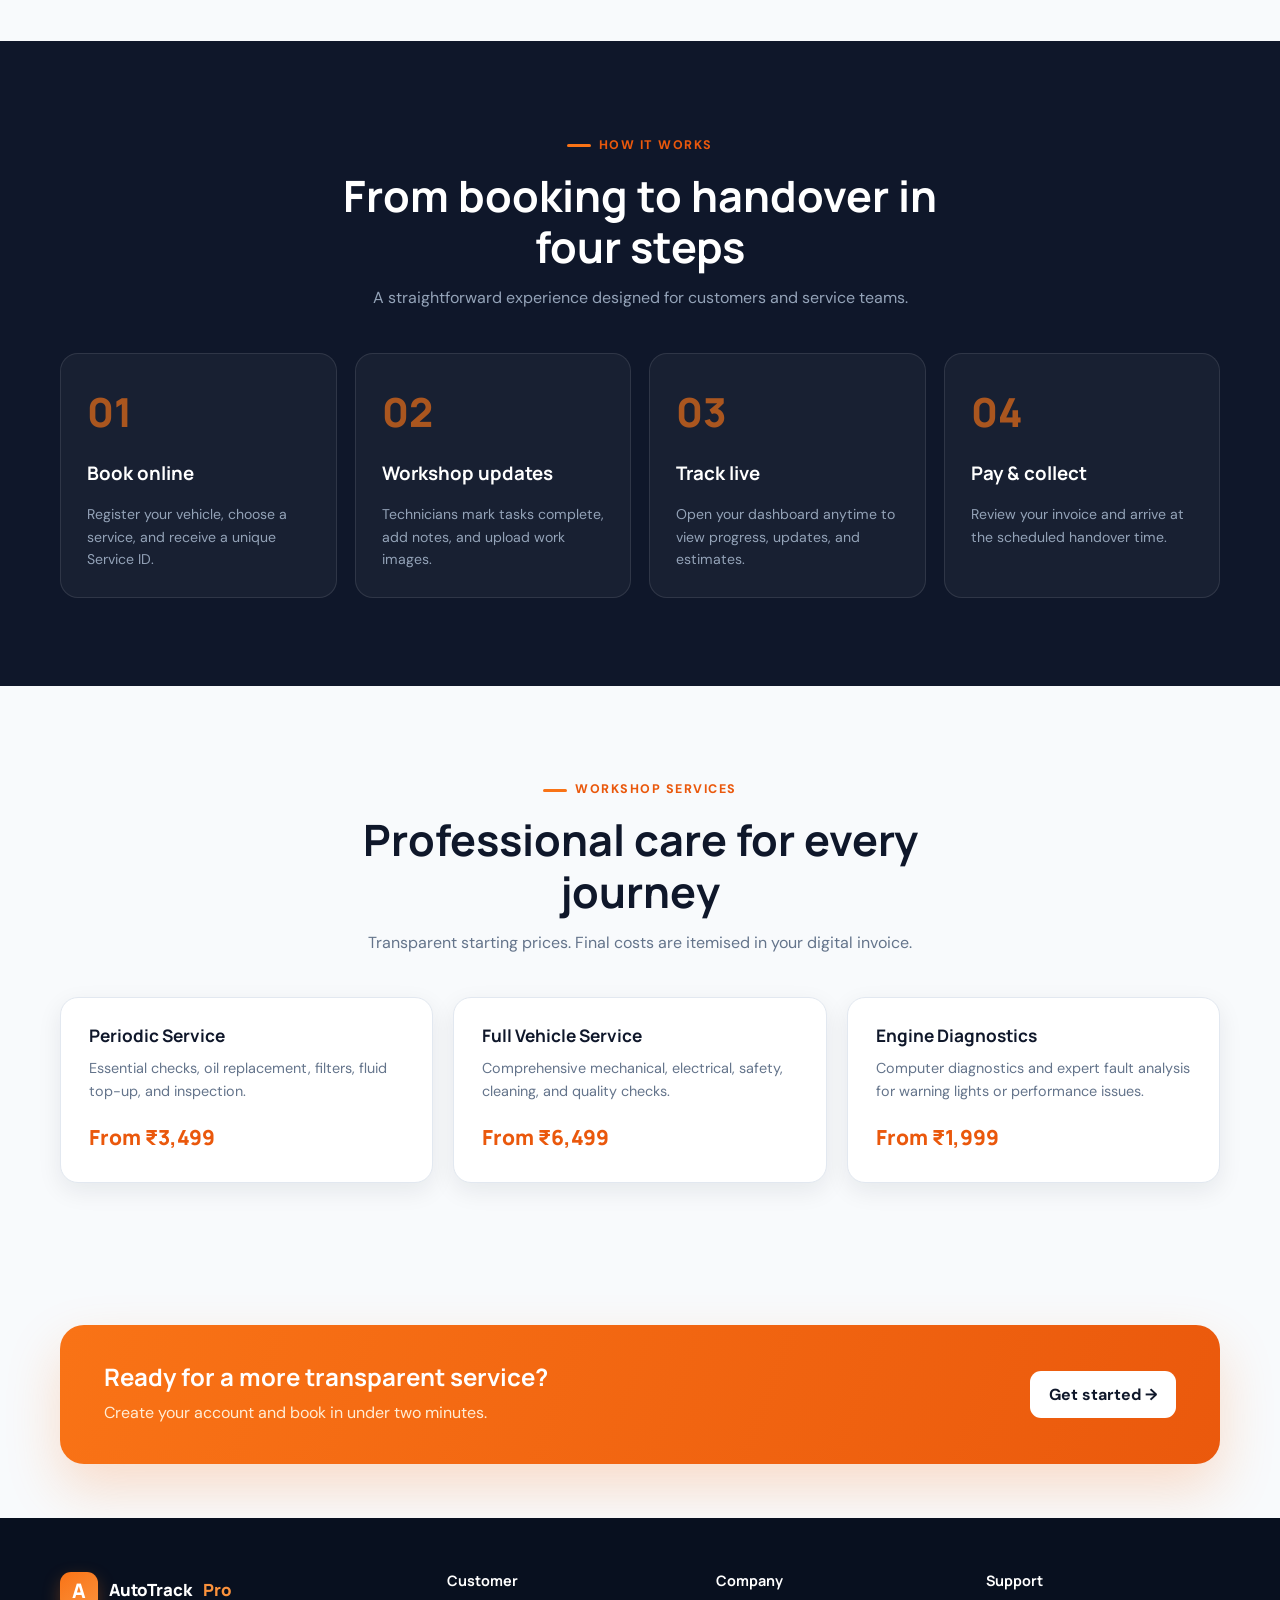
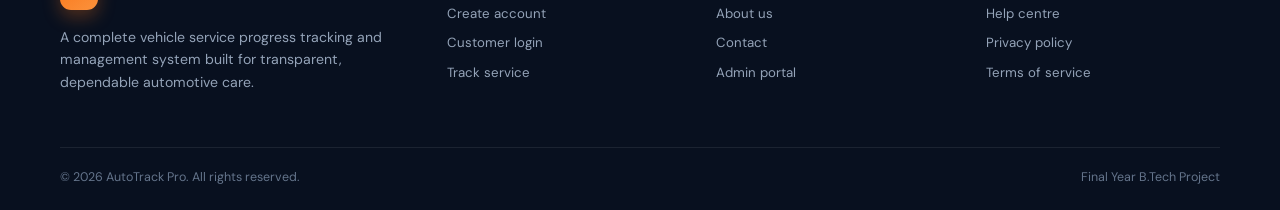
==== commit 165bfc30: "Updated AutoTrack Pro functionality and bug fixes" ====
--- a/index.html
+++ b/index.html
@@ -52,7 +52,7 @@
           </div>
           <div class="floating-panel">
             <div class="panel-top"><span class="mini-label">Live service status</span><span class="status-pill">In progress</span></div>
-            <div class="vehicle-line"><div class="vehicle-icon">◆</div><div><h3>Hyundai Creta</h3><p>MH 12 AB 4582 · VSS-DEMO-1001</p></div></div>
+            <div class="vehicle-line"><div class="vehicle-icon">◆</div><div><h3>Your Vehicle</h3><p>Service ID assigned after booking</p></div></div>
             <div class="progress-track"><div class="progress-fill" style="--progress:56%"></div></div>
             <div class="progress-meta"><span>Service progress</span><span>56%</span></div>
             <div class="mini-steps">
--- a/css/style.css
+++ b/css/style.css
@@ -811,20 +811,6 @@
   font-weight: 700;
 }
 
-.demo-box {
-  margin-bottom: 22px;
-  padding: 13px 15px;
-  border: 1px dashed rgba(249, 115, 22, 0.4);
-  border-radius: 11px;
-  background: var(--orange-soft);
-  color: var(--muted);
-  font-size: 0.82rem;
-}
-
-.demo-box strong {
-  color: var(--text);
-}
-
 /* Forms */
 .form-grid {
   display: grid;
@@ -1259,10 +1245,85 @@
   font-size: 0.95rem;
 }
 
+.timeline-title-row {
+  display: flex;
+  align-items: flex-start;
+  justify-content: space-between;
+  gap: 12px;
+}
+
+.timeline-title-row h4 {
+  margin-bottom: 10px;
+}
+
+.task-detail-grid {
+  display: grid;
+  margin: 4px 0 10px;
+  grid-template-columns: repeat(2, minmax(0, 1fr));
+  gap: 8px;
+}
+
+.task-detail-grid > div {
+  padding: 9px 11px;
+  border-radius: 9px;
+  background: var(--surface-2);
+}
+
+.task-detail-grid span,
+.task-detail-grid strong {
+  display: block;
+}
+
+.task-detail-grid span {
+  margin-bottom: 2px;
+  color: var(--muted);
+  font-size: 0.66rem;
+  font-weight: 700;
+  letter-spacing: 0.03em;
+  text-transform: uppercase;
+}
+
+.task-detail-grid strong {
+  font-size: 0.78rem;
+}
+
 .timeline-content p {
   margin: 0;
   color: var(--muted);
   font-size: 0.8rem;
+}
+
+.service-note {
+  padding: 9px 11px;
+  border-left: 3px solid var(--orange);
+  border-radius: 0 8px 8px 0;
+  background: var(--orange-soft);
+}
+
+.service-note strong {
+  color: var(--text);
+}
+
+.task-photo-grid {
+  display: grid;
+  margin-top: 11px;
+  grid-template-columns: repeat(3, minmax(0, 120px));
+  gap: 8px;
+}
+
+.task-photo {
+  overflow: hidden;
+  margin: 0;
+  aspect-ratio: 4 / 3;
+  border: 1px solid var(--border);
+  border-radius: 9px;
+  background: var(--surface-3);
+}
+
+.task-photo img {
+  width: 100%;
+  height: 100%;
+  object-fit: cover;
 }
 
 .timeline-content time {
@@ -1717,12 +1778,92 @@
   font-size: 0.72rem;
 }
 
+.task-fields {
+  display: grid;
+  margin-top: 7px;
+  grid-template-columns: minmax(150px, 0.65fr) minmax(220px, 1.35fr);
+  gap: 8px;
+}
+
+.task-fields .input {
+  min-height: 36px;
+  padding: 7px 9px;
+}
+
 .upload-zone {
   padding: 24px;
   border: 2px dashed var(--border);
   border-radius: 14px;
   background: var(--surface-2);
   text-align: center;
+}
+
+.upload-preview {
+  display: grid;
+  margin-top: 12px;
+  grid-template-columns: repeat(3, minmax(0, 1fr));
+  gap: 8px;
+}
+
+.upload-preview:empty {
+  display: none;
+}
+
+.upload-preview-item {
+  overflow: hidden;
+  border: 1px solid var(--border);
+  border-radius: 10px;
+  background: var(--surface);
+}
+
+.upload-preview-item img {
+  width: 100%;
+  aspect-ratio: 16 / 9;
+  object-fit: cover;
+}
+
+.upload-preview-item span {
+  display: block;
+  overflow: hidden;
+  padding: 6px 8px;
+  color: var(--muted);
+  font-size: 0.68rem;
+  text-overflow: ellipsis;
+  white-space: nowrap;
+}
+
+.dashboard-proof {
+  display: grid;
+  margin-top: 14px;
+  padding: 9px;
+  align-items: center;
+  border: 1px solid var(--border);
+  border-radius: 12px;
+  background: var(--surface-2);
+  grid-template-columns: 82px 1fr;
+  gap: 11px;
+}
+
+.dashboard-proof img {
+  width: 82px;
+  height: 62px;
+  border-radius: 8px;
+  object-fit: cover;
+}
+
+.dashboard-proof strong,
+.dashboard-proof small {
+  display: block;
+}
+
+.dashboard-proof strong {
+  margin: 1px 0;
+  font-size: 0.8rem;
+}
+
+.dashboard-proof small {
+  color: var(--muted);
+  font-size: 0.7rem;
 }
 
 .upload-zone input {
@@ -2047,11 +2188,13 @@
   }
 
   .admin-layout {
-    grid-template-columns: 1fr;
+    grid-template-columns: minmax(0, 1fr);
   }
 
   .admin-sidebar {
+    min-width: 0;
     padding: 12px 20px;
+    overflow: hidden;
     border-right: 0;
     border-bottom: 1px solid var(--border);
   }
@@ -2062,6 +2205,7 @@
 
   .side-nav {
     display: flex;
+    max-width: 100%;
     overflow-x: auto;
   }
 
@@ -2262,6 +2406,25 @@
     grid-template-columns: 1fr 1fr;
   }
 
+  .task-fields,
+  .task-detail-grid {
+    grid-template-columns: 1fr;
+  }
+
+  .task-row {
+    align-items: flex-start;
+    grid-template-columns: auto 1fr;
+  }
+
+  .task-row > .badge {
+    grid-column: 2;
+    justify-self: start;
+  }
+
+  .upload-preview {
+    grid-template-columns: 1fr;
+  }
+
   .part-row input:first-child {
     grid-column: 1 / -1;
   }
